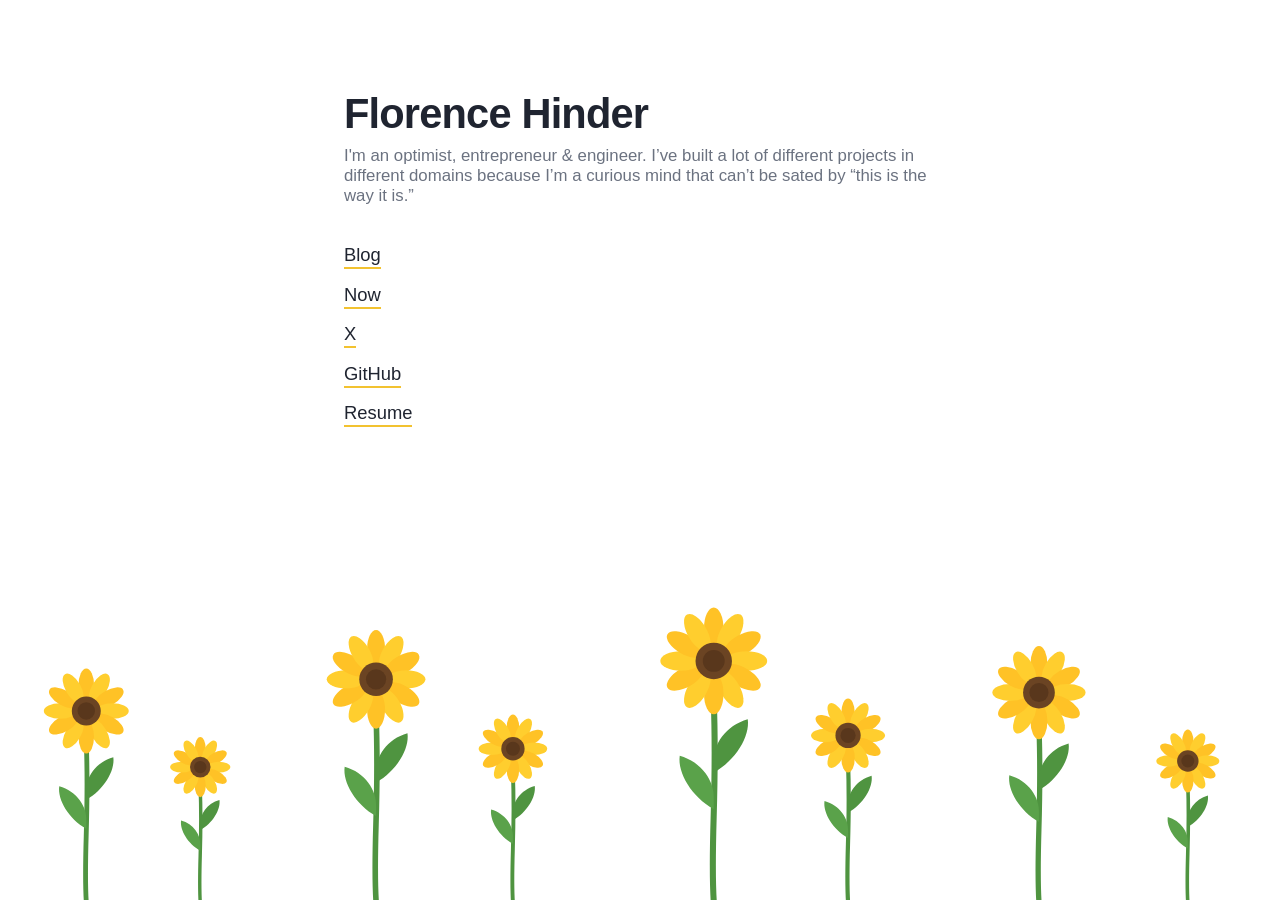
==== index.html @ df290568 "Add sunflower favicon Co-Authored-By: Claude Fable 5 <noreply@anthropic.com>" ====
<!DOCTYPE html>
<html lang="en">
<head>
  <meta charset="UTF-8">
  <meta name="viewport" content="width=device-width, initial-scale=1.0">
  <title>Florence Hinder</title>
  <link rel="icon" type="image/svg+xml" href="/favicon.svg">
  <link rel="icon" type="image/png" href="/favicon.png">
  <link rel="apple-touch-icon" href="/favicon.png">
  <link rel="stylesheet" href="style.css">
</head>
<body>
  <svg width="0" height="0" style="position:absolute" aria-hidden="true">
    <defs>
      <g id="sunflower">
        <path d="M50,258 C47,210 53,170 50,92" stroke="#4f9440" stroke-width="5" fill="none" stroke-linecap="round"/>
        <path d="M50,182 C32,172 20,152 22,138 C40,143 51,159 50,174 Z" fill="#5aa24a"/>
        <path d="M50,152 C68,142 80,122 78,108 C60,113 49,129 50,144 Z" fill="#4f9440"/>
        <ellipse cx="50" cy="33" rx="8" ry="17" fill="#ffc226" transform="rotate(0 50 60)"/>
        <ellipse cx="50" cy="33" rx="8" ry="17" fill="#ffce2e" transform="rotate(30 50 60)"/>
        <ellipse cx="50" cy="33" rx="8" ry="17" fill="#ffc226" transform="rotate(60 50 60)"/>
        <ellipse cx="50" cy="33" rx="8" ry="17" fill="#ffce2e" transform="rotate(90 50 60)"/>
        <ellipse cx="50" cy="33" rx="8" ry="17" fill="#ffc226" transform="rotate(120 50 60)"/>
        <ellipse cx="50" cy="33" rx="8" ry="17" fill="#ffce2e" transform="rotate(150 50 60)"/>
        <ellipse cx="50" cy="33" rx="8" ry="17" fill="#ffc226" transform="rotate(180 50 60)"/>
        <ellipse cx="50" cy="33" rx="8" ry="17" fill="#ffce2e" transform="rotate(210 50 60)"/>
        <ellipse cx="50" cy="33" rx="8" ry="17" fill="#ffc226" transform="rotate(240 50 60)"/>
        <ellipse cx="50" cy="33" rx="8" ry="17" fill="#ffce2e" transform="rotate(270 50 60)"/>
        <ellipse cx="50" cy="33" rx="8" ry="17" fill="#ffc226" transform="rotate(300 50 60)"/>
        <ellipse cx="50" cy="33" rx="8" ry="17" fill="#ffce2e" transform="rotate(330 50 60)"/>
        <circle cx="50" cy="60" r="15" fill="#6b4423"/>
        <circle cx="50" cy="60" r="9" fill="#59371c"/>
      </g>
    </defs>
  </svg>

  <div class="meadow" aria-hidden="true">
    <div class="flower-wrap flower--1"><svg class="flower" viewBox="0 0 100 260"><use href="#sunflower"/></svg></div>
    <div class="flower-wrap flower--2"><svg class="flower" viewBox="0 0 100 260"><use href="#sunflower"/></svg></div>
    <div class="flower-wrap flower--3"><svg class="flower" viewBox="0 0 100 260"><use href="#sunflower"/></svg></div>
    <div class="flower-wrap flower--4"><svg class="flower" viewBox="0 0 100 260"><use href="#sunflower"/></svg></div>
    <div class="flower-wrap flower--5"><svg class="flower" viewBox="0 0 100 260"><use href="#sunflower"/></svg></div>
    <div class="flower-wrap flower--6"><svg class="flower" viewBox="0 0 100 260"><use href="#sunflower"/></svg></div>
    <div class="flower-wrap flower--7"><svg class="flower" viewBox="0 0 100 260"><use href="#sunflower"/></svg></div>
    <div class="flower-wrap flower--8"><svg class="flower" viewBox="0 0 100 260"><use href="#sunflower"/></svg></div>
  </div>

  <main>
    <h1>Florence Hinder</h1>
    <p class="tagline">I'm an optimist, entrepreneur &amp; engineer. I&rsquo;ve built a lot of different projects in different domains because I&rsquo;m a curious mind that can&rsquo;t be sated by &ldquo;this is the way it is.&rdquo;</p>

    <nav class="links">
      <a href="https://florencehinder.substack.com" target="_blank" rel="noopener">Blog</a>
      <a href="/now">Now</a>
      <a href="https://x.com/florencehinder" target="_blank" rel="noopener">X</a>
      <a href="https://github.com/florencehinder" target="_blank" rel="noopener">GitHub</a>
      <a href="florence-hinder-resume.pdf" target="_blank" rel="noopener">Resume</a>
    </nav>
  </main>

  <script src="script.js"></script>
</body>
</html>
---- style.css ----
/* ---- Sunflowers in the wind ---- */

* {
  margin: 0;
  padding: 0;
  box-sizing: border-box;
}

html,
body {
  height: 100%;
}

body {
  font-family: "Avenir Next", Avenir, "Segoe UI", Helvetica, Arial, sans-serif;
  background: #ffffff;
  color: #1f2430;
  overflow-x: hidden;
}

/* Sunflower meadow along the bottom of the screen */
.meadow {
  position: fixed;
  left: 0;
  right: 0;
  bottom: 0;
  height: 45vh;
  min-height: 220px;
  pointer-events: none;
  z-index: -1;
}

/* Wrapper takes the mouse-gust rotation (from script.js);
   the inner svg keeps the idle sway. Both pivot at the stem base. */
.flower-wrap {
  position: absolute;
  bottom: -4px;
  transform-origin: 50% 100%;
  will-change: transform;
}

.flower {
  display: block;
  height: 100%;
  width: auto;
  transform-origin: 50% 100%;
  animation: sway var(--sway-dur, 7.5s) ease-in-out var(--sway-delay, 0s) infinite;
}

/* An uneven wander rather than a metronome tick */
@keyframes sway {
  0%   { transform: rotate(-2.8deg); }
  28%  { transform: rotate(1.6deg); }
  46%  { transform: rotate(3.1deg); }
  64%  { transform: rotate(0.4deg); }
  82%  { transform: rotate(2.2deg); }
  100% { transform: rotate(-2.8deg); }
}

/* Each flower gets its own spot, height and rhythm so the
   wind feels natural rather than synchronised. */
.flower--1 { left: 3%;  height: 62%; --sway-dur: 7.1s; --sway-delay: -2.1s; }
.flower--2 { left: 13%; height: 44%; --sway-dur: 5.8s; --sway-delay: -0.7s; }
.flower--3 { left: 25%; height: 72%; --sway-dur: 8.2s; --sway-delay: -4.4s; }
.flower--4 { left: 37%; height: 50%; --sway-dur: 6.3s; --sway-delay: -3.0s; }
.flower--5 { left: 51%; height: 78%; --sway-dur: 8.9s; --sway-delay: -1.5s; }
.flower--6 { left: 63%; height: 54%; --sway-dur: 6.6s; --sway-delay: -5.2s; }
.flower--7 { left: 77%; height: 68%; --sway-dur: 7.7s; --sway-delay: -3.7s; }
.flower--8 { left: 90%; height: 46%; --sway-dur: 6.0s; --sway-delay: -2.5s; }

@media (max-width: 640px) {
  /* fewer flowers on small screens so it doesn't get crowded */
  .flower--2,
  .flower--6 {
    display: none;
  }
}

@media (prefers-reduced-motion: reduce) {
  .flower {
    animation: none;
  }
}

/* ---- Content ---- */

main {
  position: relative;
  max-width: 40rem;
  margin: 0 auto;
  padding: clamp(2.5rem, 10vh, 6rem) 1.5rem 2rem;
}

h1 {
  font-size: clamp(2rem, 5vw, 2.6rem);
  font-weight: 600;
  letter-spacing: -0.02em;
  color: #1f2430;
}

.tagline {
  margin-top: 0.5rem;
  font-size: 1.05rem;
  color: #6b7280;
}

nav.links {
  margin-top: 2.4rem;
  display: flex;
  flex-direction: column;
  gap: 0.9rem;
  font-size: 1.15rem;
}

nav.links a {
  color: #1f2430;
  width: fit-content;
  text-decoration: none;
  border-bottom: 2px solid #f2c230;
  padding-bottom: 1px;
  transition: border-color 0.15s ease, color 0.15s ease;
}

nav.links a:hover {
  color: #8a6d00;
  border-color: #d9a300;
}

/* Inner pages */
.card {
  background: #ffffff;
  border: 1px solid #eceef1;
  border-radius: 16px;
  padding: 2rem;
  box-shadow: 0 6px 24px rgba(30, 40, 60, 0.06);
}

.card h1 {
  font-size: 1.7rem;
}

.card p {
  margin-top: 1rem;
  line-height: 1.7;
  color: #3c4354;
}

.card p a {
  color: #b8860b;
}

.back {
  display: inline-block;
  margin-bottom: 1.25rem;
  color: #6b7280;
  text-decoration: none;
  font-size: 0.95rem;
}

.back:hover {
  color: #1f2430;
}

.updated {
  margin-top: 1.5rem;
  font-size: 0.9rem;
  color: #9aa0ad;
}
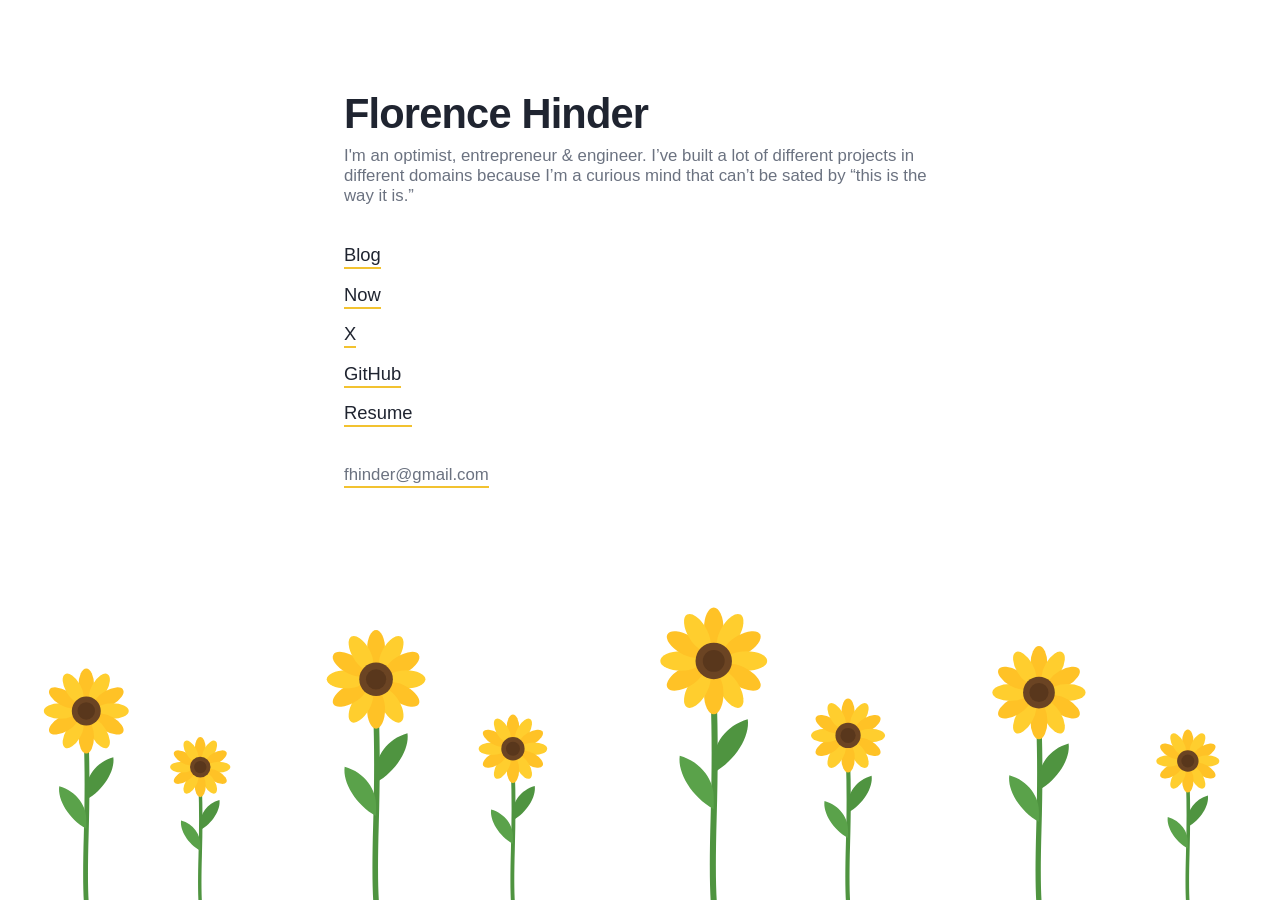
==== commit b5d78a4c: "Add click-to-copy email under nav links Co-Authored-By: Claude Fable 5 <noreply@anthropic.com>" ====
--- a/index.html
+++ b/index.html
@@ -56,8 +56,13 @@
       <a href="https://github.com/florencehinder" target="_blank" rel="noopener">GitHub</a>
       <a href="florence-hinder-resume.pdf" target="_blank" rel="noopener">Resume</a>
     </nav>
+
+    <p class="contact">
+      <button type="button" class="email-copy" aria-label="Copy email address"></button>
+      <span class="copy-note" aria-live="polite"></span>
+    </p>
   </main>
 
-  <script src="script.js"></script>
+  <script src="script.js?v=2"></script>
 </body>
 </html>
--- a/style.css
+++ b/style.css
@@ -126,6 +126,39 @@
   border-color: #d9a300;
 }
 
+.contact {
+  margin-top: 2.4rem;
+  font-size: 1.05rem;
+}
+
+.email-copy {
+  font: inherit;
+  color: #6b7280;
+  background: none;
+  border: none;
+  padding: 0 0 1px;
+  cursor: pointer;
+  border-bottom: 2px solid #f2c230;
+  transition: border-color 0.15s ease, color 0.15s ease;
+}
+
+.email-copy:hover {
+  color: #8a6d00;
+  border-color: #d9a300;
+}
+
+.copy-note {
+  margin-left: 0.5rem;
+  color: #8a6d00;
+  font-size: 0.95rem;
+  opacity: 0;
+  transition: opacity 0.2s ease;
+}
+
+.copy-note.show {
+  opacity: 1;
+}
+
 /* Inner pages */
 .card {
   background: #ffffff;
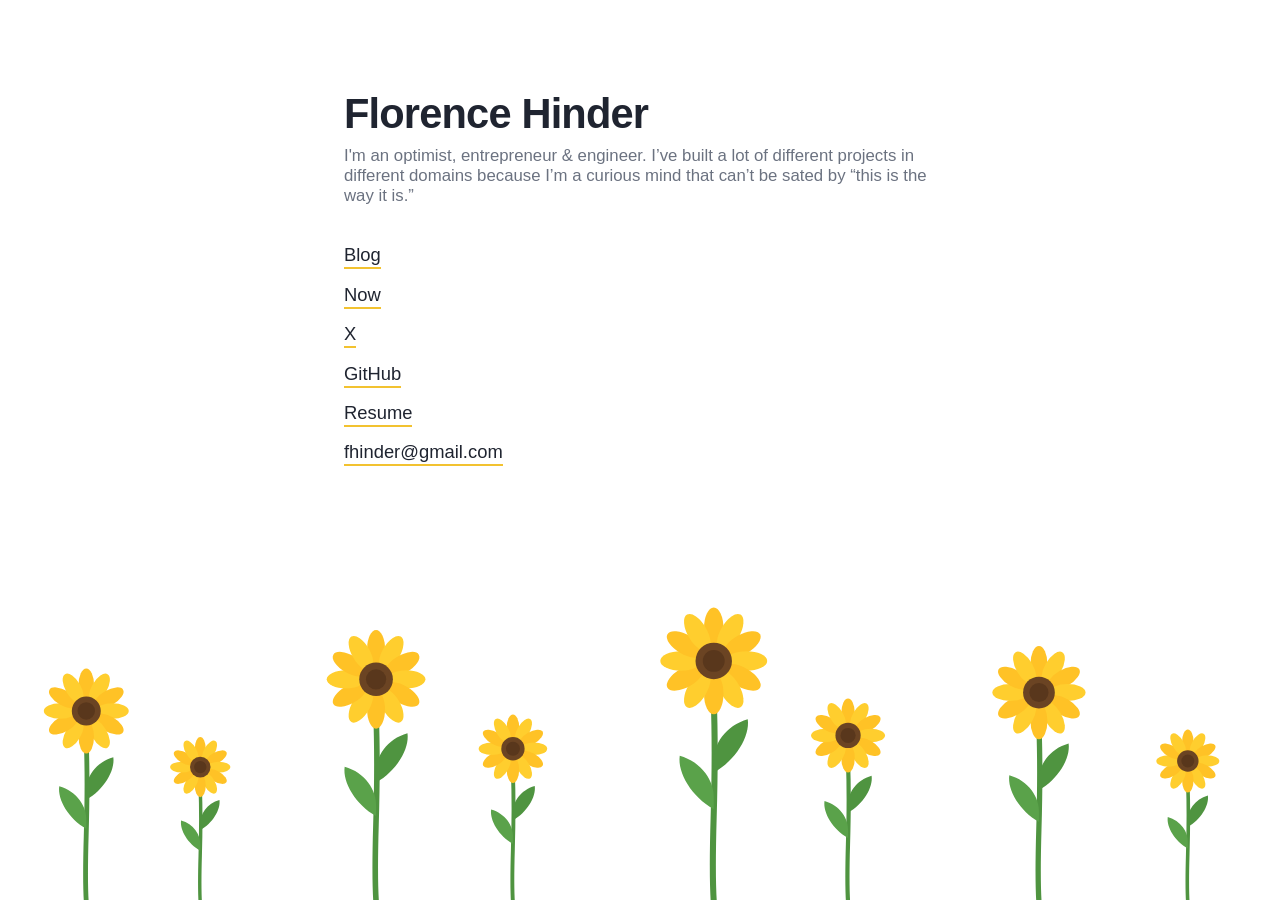
==== commit 9222f147: "Match email styling and placement to nav links Co-Authored-By: Claude Fable 5 <noreply@anthropic.com" ====
--- a/index.html
+++ b/index.html
@@ -55,12 +55,11 @@
       <a href="https://x.com/florencehinder" target="_blank" rel="noopener">X</a>
       <a href="https://github.com/florencehinder" target="_blank" rel="noopener">GitHub</a>
       <a href="florence-hinder-resume.pdf" target="_blank" rel="noopener">Resume</a>
+      <span class="contact">
+        <button type="button" class="email-copy" aria-label="Copy email address"></button>
+        <span class="copy-note" aria-live="polite"></span>
+      </span>
     </nav>
-
-    <p class="contact">
-      <button type="button" class="email-copy" aria-label="Copy email address"></button>
-      <span class="copy-note" aria-live="polite"></span>
-    </p>
   </main>
 
   <script src="script.js?v=2"></script>
--- a/style.css
+++ b/style.css
@@ -127,13 +127,14 @@
 }
 
 .contact {
-  margin-top: 2.4rem;
-  font-size: 1.05rem;
+  display: flex;
+  align-items: baseline;
+  gap: 0.5rem;
 }
 
 .email-copy {
   font: inherit;
-  color: #6b7280;
+  color: #1f2430;
   background: none;
   border: none;
   padding: 0 0 1px;
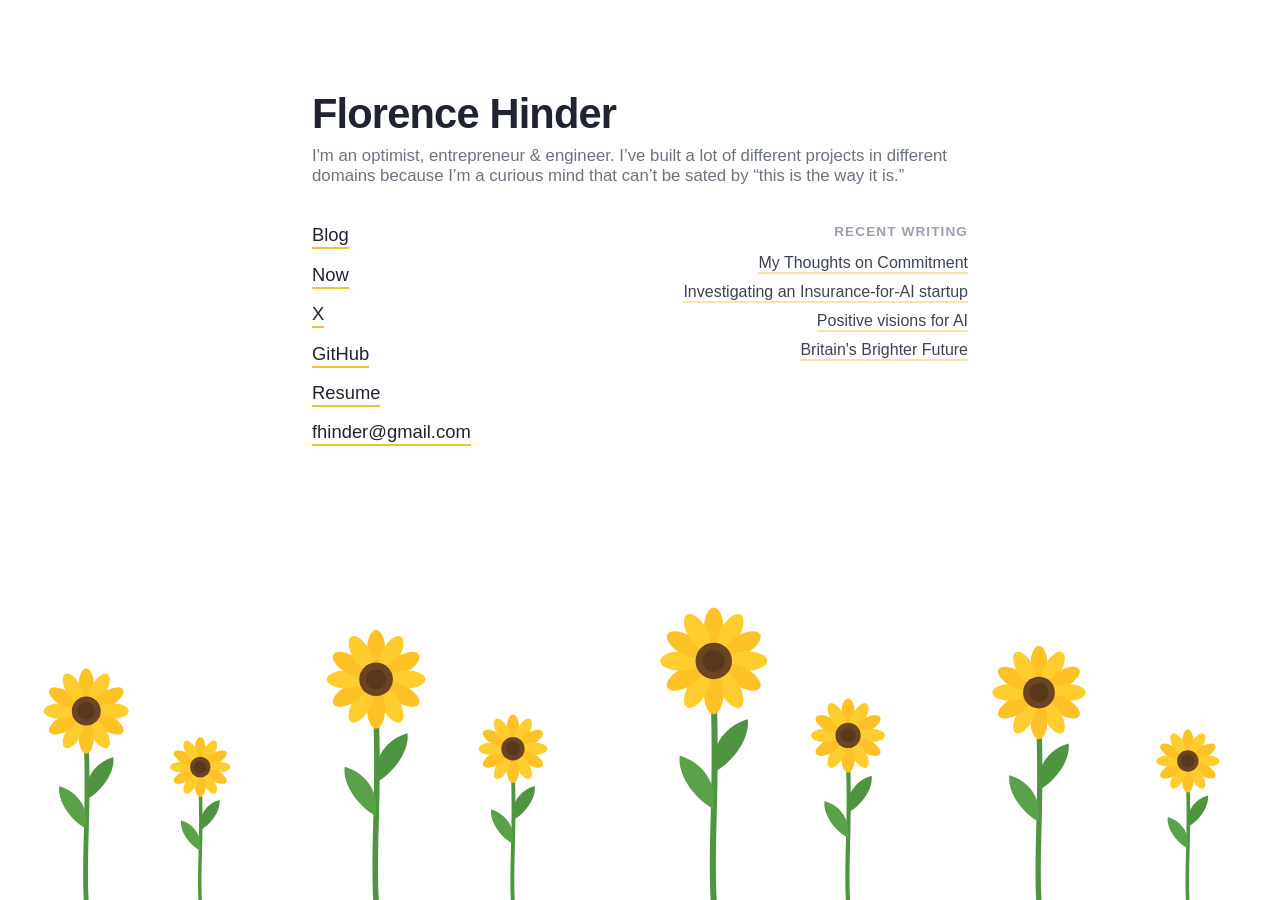
==== commit 5f52e58a: "Add SEO and AI-visibility basics; surface recent writing on the homepage - robots.txt welcoming sear" ====
--- a/index.html
+++ b/index.html
@@ -3,11 +3,50 @@
 <head>
   <meta charset="UTF-8">
   <meta name="viewport" content="width=device-width, initial-scale=1.0">
-  <title>Florence Hinder</title>
+  <title>Florence Hinder — Optimist, Entrepreneur &amp; Engineer</title>
+  <meta name="description" content="Florence Hinder is an optimist, entrepreneur and engineer in London — Deployment Strategist at Encord, cofounder of Flexsta, and writer of the Practical Optimism blog.">
+  <link rel="canonical" href="https://florencehinder.com/">
+  <meta property="og:type" content="website">
+  <meta property="og:title" content="Florence Hinder">
+  <meta property="og:description" content="Optimist, entrepreneur and engineer in London. Writer of the Practical Optimism blog.">
+  <meta property="og:url" content="https://florencehinder.com/">
+  <meta property="og:image" content="https://florencehinder.com/favicon.png">
+  <meta name="twitter:card" content="summary">
+  <meta name="twitter:creator" content="@florencehinder">
   <link rel="icon" type="image/svg+xml" href="/favicon.svg">
   <link rel="icon" type="image/png" href="/favicon.png">
   <link rel="apple-touch-icon" href="/favicon.png">
+  <link rel="alternate" type="application/rss+xml" title="Practical Optimism" href="https://florencehinder.substack.com/feed">
   <link rel="stylesheet" href="style.css">
+  <script type="application/ld+json">
+  {
+    "@context": "https://schema.org",
+    "@graph": [
+      {
+        "@type": "Person",
+        "@id": "https://florencehinder.com/#person",
+        "name": "Florence Hinder",
+        "url": "https://florencehinder.com/",
+        "image": "https://florencehinder.com/favicon.png",
+        "description": "Optimist, entrepreneur and engineer based in London.",
+        "jobTitle": "Deployment Strategist",
+        "worksFor": { "@type": "Organization", "name": "Encord", "url": "https://encord.com" },
+        "sameAs": [
+          "https://florencehinder.substack.com",
+          "https://x.com/florencehinder",
+          "https://github.com/florencehinder"
+        ]
+      },
+      {
+        "@type": "WebSite",
+        "@id": "https://florencehinder.com/#website",
+        "url": "https://florencehinder.com/",
+        "name": "Florence Hinder",
+        "publisher": { "@id": "https://florencehinder.com/#person" }
+      }
+    ]
+  }
+  </script>
 </head>
 <body>
   <svg width="0" height="0" style="position:absolute" aria-hidden="true">
@@ -60,6 +99,16 @@
         <span class="copy-note" aria-live="polite"></span>
       </span>
     </nav>
+
+    <section class="writing">
+      <h2>Recent writing</h2>
+      <ul>
+        <li><a href="https://florencehinder.substack.com/p/my-thoughts-on-commitment" target="_blank" rel="noopener">My Thoughts on Commitment</a></li>
+        <li><a href="https://florencehinder.substack.com/p/investigating-an-insurance-for-ai-startup" target="_blank" rel="noopener">Investigating an Insurance-for-AI startup</a></li>
+        <li><a href="https://florencehinder.substack.com/p/positive-visions-for-ai" target="_blank" rel="noopener">Positive visions for AI</a></li>
+        <li><a href="https://florencehinder.substack.com/p/igniting-britains-progress-with-better-lighting" target="_blank" rel="noopener">Britain's Brighter Future</a></li>
+      </ul>
+    </section>
   </main>
 
   <script src="script.js?v=2"></script>
--- a/style.css
+++ b/style.css
@@ -6,12 +6,14 @@
   box-sizing: border-box;
 }
 
-html,
+html {
+  height: 100%;
+}
+
 body {
-  height: 100%;
-}
-
-body {
+  min-height: 100vh;
+  min-height: 100dvh; /* so the meadow ends at the true bottom on phones */
+  position: relative;
   font-family: "Avenir Next", Avenir, "Segoe UI", Helvetica, Arial, sans-serif;
   background: #ffffff;
   color: #1f2430;
@@ -19,13 +21,16 @@
 }
 
 /* Sunflower meadow along the bottom of the screen */
+:root {
+  --meadow-h: max(45vh, 220px);
+}
+
 .meadow {
   position: fixed;
   left: 0;
   right: 0;
   bottom: 0;
-  height: 45vh;
-  min-height: 220px;
+  height: var(--meadow-h);
   pointer-events: none;
   z-index: -1;
 }
@@ -160,6 +165,73 @@
   opacity: 1;
 }
 
+/* Recent writing on the homepage */
+.writing {
+  margin-top: 2.6rem;
+}
+
+.writing h2 {
+  font-size: 0.85rem;
+  font-weight: 600;
+  text-transform: uppercase;
+  letter-spacing: 0.08em;
+  color: #9aa0ad;
+}
+
+.writing ul {
+  list-style: none;
+  margin-top: 0.9rem;
+  display: flex;
+  flex-direction: column;
+  gap: 0.7rem;
+}
+
+.writing a {
+  color: #3c4354;
+  width: fit-content;
+  text-decoration: none;
+  border-bottom: 2px solid #f7e4a8;
+  padding-bottom: 1px;
+  transition: border-color 0.15s ease, color 0.15s ease;
+}
+
+.writing a:hover {
+  color: #8a6d00;
+  border-color: #d9a300;
+}
+
+/* On wide screens the writing list sits in its own column on the right,
+   level with the links; below 900px it stacks underneath as before. */
+@media (min-width: 900px) {
+  main {
+    max-width: 44rem;
+    display: grid;
+    grid-template-columns: minmax(0, 1fr) auto;
+    column-gap: 2.5rem;
+    align-items: start;
+  }
+
+  main > h1,
+  main > .tagline {
+    grid-column: 1 / -1;
+  }
+
+  .tagline {
+    max-width: 40rem;
+  }
+
+  nav.links {
+    grid-column: 1;
+  }
+
+  .writing {
+    grid-column: 2;
+    justify-self: end;
+    text-align: right;
+    margin-top: 2.4rem; /* matches the nav's top margin so the columns align */
+  }
+}
+
 /* Inner pages */
 .card {
   background: #ffffff;
@@ -200,3 +272,29 @@
   font-size: 0.9rem;
   color: #9aa0ad;
 }
+
+/* Where the text is taller than the room above a fixed meadow, put the
+   meadow in the flow at the foot of the page and reserve space for it,
+   so the flowers never sit behind the links. */
+@media (max-width: 640px), (max-height: 700px) {
+  :root {
+    --meadow-h: clamp(140px, 30vh, 240px);
+  }
+
+  .meadow {
+    position: absolute;
+  }
+
+  .flower-wrap {
+    bottom: 0;
+  }
+
+  .flower--8 {
+    left: 84%;
+  }
+
+  main {
+    padding-top: clamp(2rem, 6vh, 4rem);
+    padding-bottom: calc(var(--meadow-h) + 1.5rem);
+  }
+}
